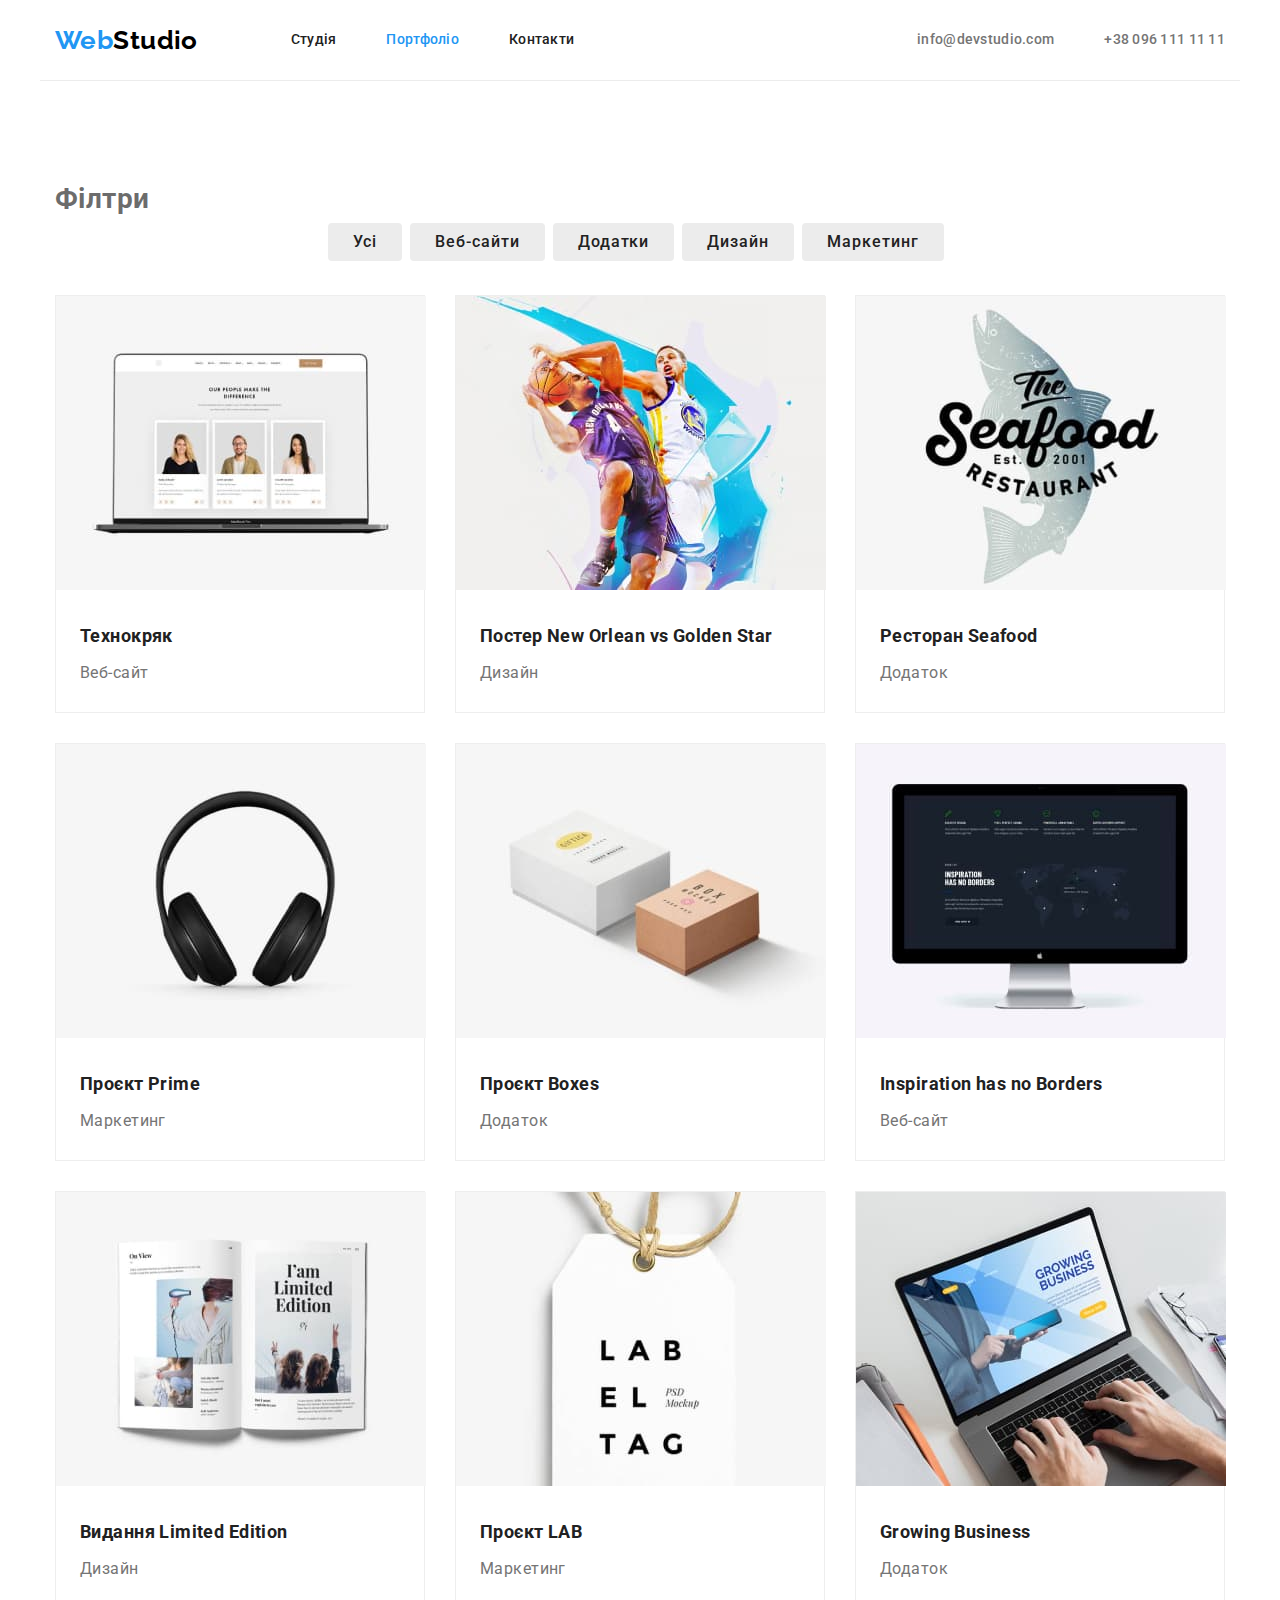
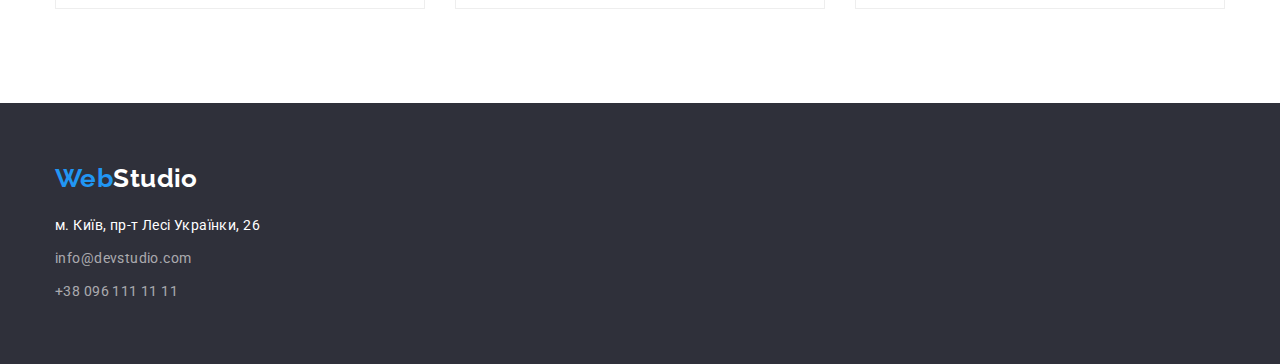
==== portfolio.html @ c8efd409 "Create portfolio.html" ====
<!DOCTYPE html>
<html lang="uk">
  <head>
    <meta charset="UTF-8" />
    <meta http-equiv="X-UA-Compatible" content="IE=edge" />
    <meta name="viewport" content="width=device-width, initial-scale=1.0" />
    <title>Портфоліо</title>
    <link rel="preconnect" href="https://fonts.googleapis.com" />
    <link rel="preconnect" href="https://fonts.gstatic.com" crossorigin />
    <link
      href="https://fonts.googleapis.com/css2?family=Raleway:wght@700&family=Roboto:wght@400;500;700;900&display=swap"
      rel="stylesheet"
    />
    <link
      rel="stylesheet"
      href="https://cdnjs.cloudflare.com/ajax/libs/modern-normalize/1.1.0/modern-normalize.min.css"
    />
    <link rel="stylesheet" href="./css/styles.css" />
  </head>
  <body>
    <!--Шапка сайту-->
    <header>
      <div class="container nav-main">
        <a href="./index.html" class="logo link" lang="en"><span class="accent">Web</span>Studio</a>

        <nav>
          <ul class="nav-site list">
            <li class="item"><a href="./index.html" class="link">Студія</a></li>
            <li class="item"><a href="./portfolio.html" class="link link-accent">Портфоліо</a></li>
            <li class="item"><a href="#" class="link">Контакти</a></li>
          </ul>
        </nav>
        <ul class="nav-contact list">
          <li class="item">
            <a href="mailto:info@devstudio.com" class="link" lang="en">info@devstudio.com</a>
          </li>
          <li class="item"><a href="tel:+38 096 111 11 11" class="link">+38 096 111 11 11</a></li>
        </ul>
      </div>
    </header>

    <main>
      <!--Філтри-->

      <section>
        <div class="section container">
          <h1 class="title-hiden">Філтри</h1>
          <ul class="list flex-menu">
            <li class="flex-menu-item"><button type="button" class="button">Усі</button></li>
            <li class="flex-menu-item"><button type="button" class="button">Веб-сайти</button></li>
            <li class="flex-menu-item"><button type="button" class="button">Додатки</button></li>
            <li class="flex-menu-item"><button type="button" class="button">Дизайн</button></li>
            <li class="flex-menu-item"><button type="button" class="button">Маркетинг</button></li>
          </ul>

          <ul class="list flex-container">
            <li class="flex-element">
              <img
                class="project-img"
                src="./images/projects/project.jpg"
                alt="сайт в ноутбуке"
                width="370"
              />
              <h2 class="project-title">Технокряк</h2>
              <p class="project-text">Веб-сайт</p>
            </li>

            <li class="flex-element">
              <img
                class="project-img"
                src="./images/projects/progect2.jpg"
                alt="хлопці з баскетбольним м'ячем"
                width="370"
              />
              <h2 class="project-title">Постер New Orlean vs Golden Star</h2>
              <p class="project-text">Дизайн</p>
            </li>

            <li class="flex-element">
              <img
                class="project-img"
                src="./images/projects/project3.jpg"
                alt="риба з написом"
                width="370"
              />
              <h2 class="project-title">Ресторан Seafood</h2>
              <p class="project-text">Додаток</p>
            </li>

            <li class="flex-element">
              <img
                class="project-img"
                src="./images/projects/project4.jpg"
                alt="навушники"
                width="370"
              />
              <h2 class="project-title">Проєкт Prime</h2>
              <p class="project-text">Маркетинг</p>
            </li>

            <li class="flex-element">
              <img
                class="project-img"
                src="./images/projects/project5.jpg"
                alt="дві коробки"
                width="370"
              />
              <h2 class="project-title">Проєкт Boxes</h2>
              <p class="project-text">Додаток</p>
            </li>

            <li class="flex-element">
              <img
                class="project-img"
                src="./images/projects/project6.jpg"
                alt="монітор з мапою світу"
                width="370"
              />
              <h2 class="project-title">Inspiration has no Borders</h2>
              <p class="project-text">Веб-сайт</p>
            </li>

            <li class="flex-element">
              <img
                class="project-img"
                src="./images/projects/project7.jpg"
                alt="книга"
                width="370"
              />
              <h2 class="project-title">Видання Limited Edition</h2>
              <p class="project-text">Дизайн</p>
            </li>

            <li class="flex-element">
              <img
                class="project-img"
                src="./images/projects/project8.jpg"
                alt="бірка"
                width="370"
              />
              <h2 class="project-title">Проєкт LAB</h2>
              <p class="project-text">Маркетинг</p>
            </li>

            <li class="flex-element">
              <img
                class="project-img"
                src="./images/projects/project9.jpg"
                alt="праця за ноутбуком"
                width="370"
              />
              <h2 class="project-title">Growing Business</h2>
              <p class="project-text">Додаток</p>
            </li>
          </ul>
        </div>
      </section>
    </main>
    <!--Футер-->

    <footer class="address">
      <div class="container address-nav">
        <a href="./index.html" class="logo link logo-fotter" lang="en"
          ><span class="accent">Web</span><span class="accent-footer">Studio</span>
        </a>
        <address>
          <ul class="list">
            <li class="address-nav-list">
              <a
                href="https://goo.gl/maps/k851SecTP7UTnRuy6"
                target="_blank"
                rel="noopener noreferrer"
                class="address-nav-adr link"
                >м. Київ, пр-т Лесі Українки, 26
              </a>
            </li>
            <li class="address-nav-list">
              <a href="mailto:info@devstudio.com" lang="en" class="address-nav-cont link">
                info@devstudio.com
              </a>
            </li>
            <li class="address-nav-list">
              <a href="tel:+38 096 111 11 11" class="address-nav-cont link">+38 096 111 11 11</a>
            </li>
          </ul>
        </address>
      </div>
    </footer>
  </body>
</html>
---- css/styles.css ----
/* колір основного тексту #212121 */
/* колір вторичного текста #757575 */
/* білий #FFFFFF */
/* акцент #2196F3 */
/* додотковий колір фону #2F303A */

:root {
  --primary-text-color: #757575;
  --title-text-color: #212121;
  --accent-color: #2196f3;
  --primary-white-color: #ffffff;
  --secondary-bg-color: #f5f4fa;
  --section-bg-color: #2f303a;
  --text-logo: #000000;
  --bg-hero: #2f303a;
  --primary-border-color: #ececec;
  --secondary-border-color: #eeeeee;
}

body {
  background-color: var(--primary-white-color);
  color: var(--primary-text-color);
  font-family: Roboto, sans-serif;
  letter-spacing: 0.03em;
  font-weight: 400;
  font-size: 14px;
  line-height: 1.71;
}

.list {
  padding: 0;
  margin: 0;
  list-style: none;
}
.list.centered {
  text-align: center;
}

.container {
  margin-left: auto;
  margin-right: auto;
  padding-left: 15px;
  padding-right: 15px;
  width: 1200px;

  /* outline: 2px solid #2196f3; */
}

/* лого */
.logo {
  color: var(--text-logo);
  font-family: Raleway, sans-serif;

  font-weight: 700;
  font-size: 26px;
  line-height: 1.19;
}

.accent {
  color: var(--accent-color);
}
.accent-footer {
  color: var(--primary-white-color);
}
.link {
  text-decoration: none;
}

/* навігація сайта */
.nav-main {
  display: flex;
  align-items: center;
  border-bottom: 1px solid var(--primary-border-color);
}
.nav-site {
  display: flex;
  margin-left: 93px;
}
.nav-site .item {
  margin-right: 50px;
}

.nav-site .item:last-child {
  margin-right: 0;
}

.nav-site .link {
  display: block;
  padding-top: 32px;
  padding-bottom: 32px;

  color: var(--title-text-color);
  letter-spacing: 0.02em;
  font-weight: 500;
  font-size: 14px;
  line-height: 1.14;
}
.nav-site .link-accent {
  color: var(--accent-color);
}

.nav-site .link-accent,
.nav-site .link:hover,
.nav-site .link:focus {
  color: var(--accent-color);
}

.nav-contact {
  display: flex;
  margin-left: auto;
}
.nav-contact .item + .item {
  margin-left: 50px;
}

.nav-contact .link {
  color: var(--primary-text-color);
  letter-spacing: 0.02em;
  font-weight: 500;
  font-size: 14px;
  line-height: 1.14;
}

.nav-contact .link:hover,
.nav-contact .link:focus {
  color: var(--accent-color);
}

/* герой */
.hero {
  padding-bottom: 280px;
  padding-top: 200px;
  background: var(--bg-hero);
  text-align: center;
}

.hero-title {
  width: 696px;
  margin-left: auto;
  margin-right: auto;
  margin-top: 0;
  margin-bottom: 30px;

  color: var(--primary-white-color);

  text-transform: uppercase;
  letter-spacing: 0.06em;
  font-weight: 900;
  font-size: 44px;
  line-height: 1.36;
}
/* секції */
.section {
  padding-top: 94px;
}
.section:last-child {
  margin-bottom: 0;
}

.section-list {
  display: flex;
  flex-direction: row;
  justify-content: center;
}

.section-contect {
  margin-right: 30px;
}
.section-contect:last-child {
  margin-right: 0;
}
.section-title {
  margin-top: 0;
  margin-bottom: 50px;
  color: var(--title-text-color);

  font-style: normal;
  font-size: 36px;
  line-height: 1.16;
  text-align: center;
  letter-spacing: 0.03em;
}

/* особливості */
.section-features {
  padding-bottom: 94px;
}

.title-hiden {
  color: rgba(8, 8, 8, 0.603);
  margin-top: 0;
  margin-bottom: 0;
}
.features {
  display: flex;
  justify-content: space-between;
}
.features-list {
  width: 270px;
  margin-right: 30px;
}
.features-list:last-child {
  margin-right: 0;
}
.features .title {
  margin-top: 0;
  margin-bottom: 10px;
  color: var(--title-text-color);
  font-style: normal;
  font-size: 14px;
  line-height: 1.14;
  text-transform: uppercase;
  letter-spacing: 0.03em;
}

.features-paragraph {
  margin-top: 0;
  margin-bottom: 0;
}

/* команда */

.team {
  padding-bottom: 94px;
  background-color: var(--secondary-bg-color);
}
.team-list {
  display: flex;
  justify-content: space-between;
}

.team-content {
  margin-right: 30px;
  box-shadow: 0px 1px 3px rgba(0, 0, 0, 0.12), 0px 1px 1px rgba(0, 0, 0, 0.14),
    0px 2px 1px rgba(0, 0, 0, 0.2);
  border-radius: 0px 0px 4px 4px;
}

.team-content:last-child {
  margin-right: 0;
}

.team-title {
  margin-top: 30px;
  margin-bottom: 10px;
  color: var(--title-text-color);
  font-weight: 500;
  font-size: 16px;
  line-height: 1.18;
  text-align: center;
  letter-spacing: 0.03em;
}
.team-text {
  margin-top: 0;
  margin-bottom: 30px;
  font-size: 16px;
  line-height: 1.18;
  text-align: center;
  letter-spacing: 0.03em;
}

/* футер */
.logo-fotter {
  margin-bottom: 20px;
}
.address {
  background: var(--bg-hero);
}

.address-nav {
  display: flex;
  flex-direction: column;
  padding-top: 60px;
  padding-bottom: 60px;
}

.address-nav-list {
  margin-bottom: 9px;
}
.address-nav-list:last-child {
  margin-bottom: 0;
}

.address-nav .link {
  /* margin-bottom: 9px; */
  font-style: normal;
}

.address-nav .link:hover,
.address-nav .link:focus {
  color: var(--accent-color);
}

.address-nav-adr {
  color: var(--primary-white-color);
}

.address-nav-cont {
  color: rgba(255, 255, 255, 0.6);
}

/* кнoпка */

.button {
  padding: 6px 25px;
  color: var(--title-text-color);
  background: var(--primary-border-color);
  font-family: inherit;
  border: none;
  letter-spacing: 0.06em;
  font-weight: 500;
  font-size: 16px;
  line-height: 1.62;
  text-align: center;
  cursor: pointer;
  border-radius: 4px;
}
.flex-menu-item {
  margin-right: 8px;
}

.flex-menu .flex-btn:last-child {
  margin-right: 0;
}

.button:hover,
.button:focus {
  color: var(--primary-white-color);
  background: var(--accent-color);
  box-shadow: 0px 3px 1px rgba(0, 0, 0, 0.1), 0px 1px 2px rgba(0, 0, 0, 0.08),
    0px 2px 2px rgba(0, 0, 0, 0.12);
}

.button.primary {
  padding: 10px 32px;
  box-shadow: 0px 4px 4px rgba(0, 0, 0, 0.15);
  color: var(--primary-white-color);
  background: var(--accent-color);
  font-style: normal;

  line-height: 1.87;
}

.button.secondary {
  color: var(--primary-white-color);
  background: var(--accent-color);
}
.button.secondary:hover,
.button.secondary:focus {
  color: var(--title-text-color);
}

/* Портфоліо */

/* приклади робіт */

.flex-menu {
  display: flex;
  justify-content: center;
  margin-bottom: 34px;
}

.project-img {
  margin-top: 0;
  margin-bottom: 20px;
}
.project-title {
  margin: 0 24px 4px;
  color: var(--title-text-color);
  font-style: normal;
  font-size: 18px;
  line-height: 2;
}

.project-text {
  margin: 0 24px 24px;
  font-size: 16px;
  line-height: 1.88;
}

.flex-container {
  display: flex;
  flex-wrap: wrap;
  padding-bottom: 94px;
  justify-content: space-between;
}

.flex-element {
  width: 370px;
  margin-right: 30px;
  margin-bottom: 30px;

  /* box-sizing: border-box; */
  border: 1px solid var(--secondary-border-color);
}

.flex-element:nth-child(3n) {
  margin-right: 0;
}

.flex-element:nth-last-child(-n + 3) {
  margin-bottom: 0;
}
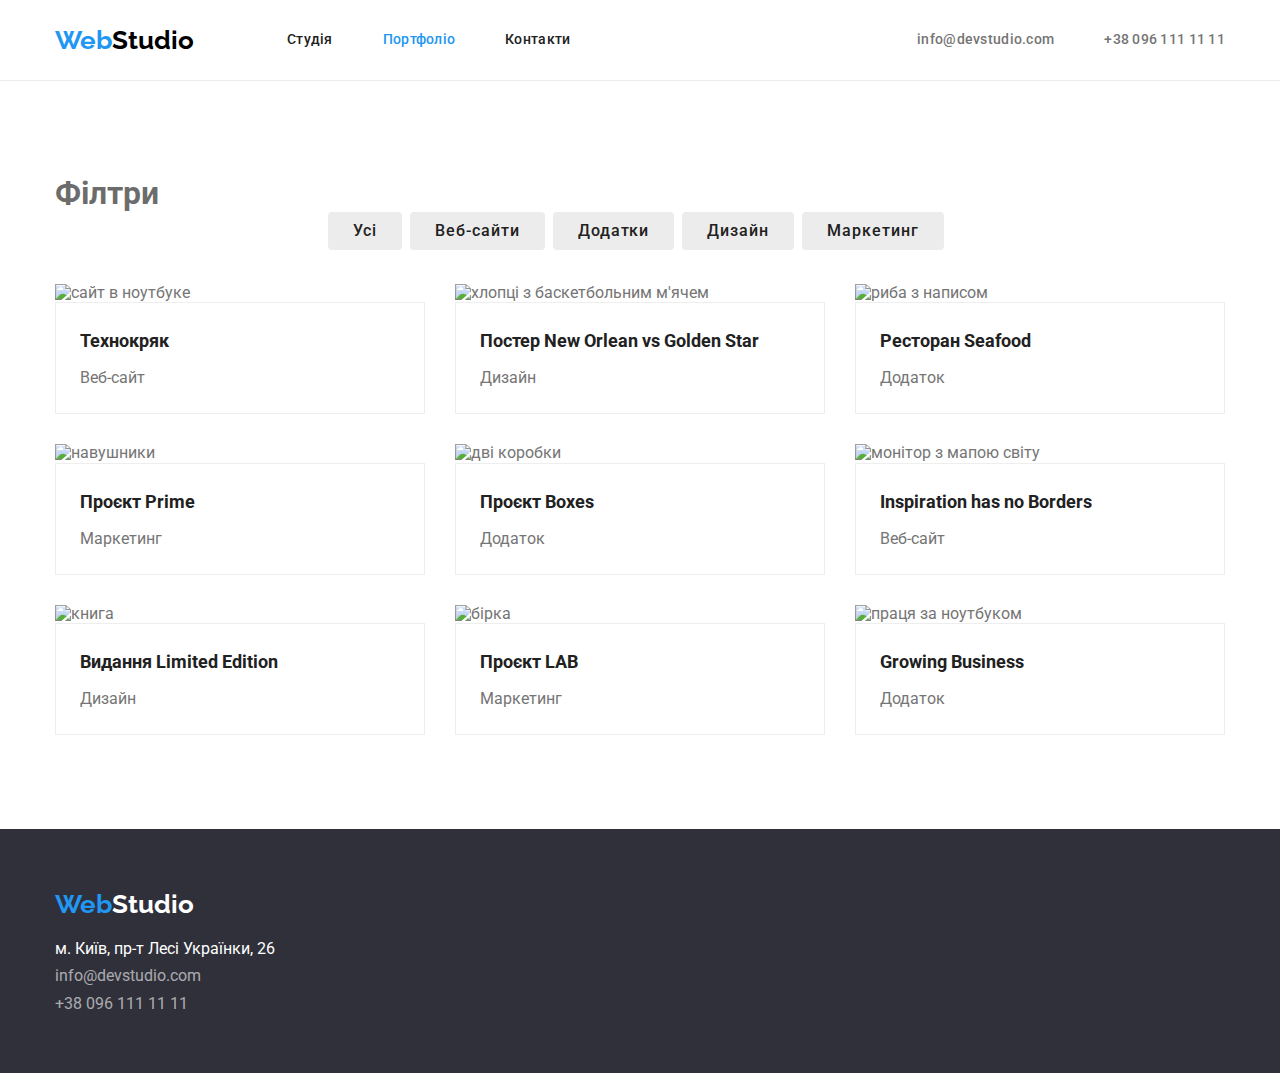
==== commit 38c8da5f: "Update portfolio.html" ====
--- a/portfolio.html
+++ b/portfolio.html
@@ -19,8 +19,8 @@
   </head>
   <body>
     <!--Шапка сайту-->
-    <header>
-      <div class="container nav-main">
+    <header class="nav-main">
+      <div class="container nav-menu">
         <a href="./index.html" class="logo link" lang="en"><span class="accent">Web</span>Studio</a>
 
         <nav>
@@ -57,100 +57,98 @@
             <li class="flex-element">
               <img
                 class="project-img"
-                src="./images/projects/project.jpg"
+                src="./images/project.jpg"
                 alt="сайт в ноутбуке"
                 width="370"
               />
-              <h2 class="project-title">Технокряк</h2>
-              <p class="project-text">Веб-сайт</p>
+              <div class="project-card">
+                <h2 class="project-title">Технокряк</h2>
+                <p class="project-text">Веб-сайт</p>
+              </div>
             </li>
 
             <li class="flex-element">
               <img
                 class="project-img"
-                src="./images/projects/progect2.jpg"
+                src="./images/progect2.jpg"
                 alt="хлопці з баскетбольним м'ячем"
                 width="370"
               />
-              <h2 class="project-title">Постер New Orlean vs Golden Star</h2>
-              <p class="project-text">Дизайн</p>
+              <div class="project-card">
+                <h2 class="project-title">Постер New Orlean vs Golden Star</h2>
+                <p class="project-text">Дизайн</p>
+              </div>
             </li>
 
             <li class="flex-element">
               <img
                 class="project-img"
-                src="./images/projects/project3.jpg"
+                src="./images/project3.jpg"
                 alt="риба з написом"
                 width="370"
               />
-              <h2 class="project-title">Ресторан Seafood</h2>
-              <p class="project-text">Додаток</p>
+              <div class="project-card">
+                <h2 class="project-title">Ресторан Seafood</h2>
+                <p class="project-text">Додаток</p>
+              </div>
+            </li>
+
+            <li class="flex-element">
+              <img class="project-img" src="./images/project4.jpg" alt="навушники" width="370" />
+              <div class="project-card">
+                <h2 class="project-title">Проєкт Prime</h2>
+                <p class="project-text">Маркетинг</p>
+              </div>
+            </li>
+
+            <li class="flex-element">
+              <img class="project-img" src="./images/project5.jpg" alt="дві коробки" width="370" />
+              <div class="project-card">
+                <h2 class="project-title">Проєкт Boxes</h2>
+                <p class="project-text">Додаток</p>
+              </div>
             </li>
 
             <li class="flex-element">
               <img
                 class="project-img"
-                src="./images/projects/project4.jpg"
-                alt="навушники"
+                src="./images/project6.jpg"
+                alt="монітор з мапою світу"
                 width="370"
               />
-              <h2 class="project-title">Проєкт Prime</h2>
-              <p class="project-text">Маркетинг</p>
+              <div class="project-card">
+                <h2 class="project-title">Inspiration has no Borders</h2>
+                <p class="project-text">Веб-сайт</p>
+              </div>
+            </li>
+
+            <li class="flex-element">
+              <img class="project-img" src="./images/project7.jpg" alt="книга" width="370" />
+              <div class="project-card">
+                <h2 class="project-title">Видання Limited Edition</h2>
+                <p class="project-text">Дизайн</p>
+              </div>
+            </li>
+
+            <li class="flex-element">
+              <img class="project-img" src="./images/project8.jpg" alt="бірка" width="370" />
+              <div class="project-card">
+                <h2 class="project-title">Проєкт LAB</h2>
+                <p class="project-text">Маркетинг</p>
+              </div>
             </li>
 
             <li class="flex-element">
               <img
                 class="project-img"
-                src="./images/projects/project5.jpg"
-                alt="дві коробки"
-                width="370"
-              />
-              <h2 class="project-title">Проєкт Boxes</h2>
-              <p class="project-text">Додаток</p>
-            </li>
-
-            <li class="flex-element">
-              <img
-                class="project-img"
-                src="./images/projects/project6.jpg"
-                alt="монітор з мапою світу"
-                width="370"
-              />
-              <h2 class="project-title">Inspiration has no Borders</h2>
-              <p class="project-text">Веб-сайт</p>
-            </li>
-
-            <li class="flex-element">
-              <img
-                class="project-img"
-                src="./images/projects/project7.jpg"
-                alt="книга"
-                width="370"
-              />
-              <h2 class="project-title">Видання Limited Edition</h2>
-              <p class="project-text">Дизайн</p>
-            </li>
-
-            <li class="flex-element">
-              <img
-                class="project-img"
-                src="./images/projects/project8.jpg"
-                alt="бірка"
-                width="370"
-              />
-              <h2 class="project-title">Проєкт LAB</h2>
-              <p class="project-text">Маркетинг</p>
-            </li>
-
-            <li class="flex-element">
-              <img
-                class="project-img"
-                src="./images/projects/project9.jpg"
+                src="./images/project9.jpg"
                 alt="праця за ноутбуком"
                 width="370"
               />
-              <h2 class="project-title">Growing Business</h2>
-              <p class="project-text">Додаток</p>
+              <div class="project-card">
+                <h2 class="project-title">Growing Business</h2>
+                <p class="project-text">Додаток</p>
+              </div>
             </li>
           </ul>
         </div>
--- a/css/styles.css
+++ b/css/styles.css
@@ -8,6 +8,7 @@
   --primary-text-color: #757575;
   --title-text-color: #212121;
   --accent-color: #2196f3;
+  --secondary-accent-color: #188ce8;
   --primary-white-color: #ffffff;
   --secondary-bg-color: #f5f4fa;
   --section-bg-color: #2f303a;
@@ -21,10 +22,16 @@
   background-color: var(--primary-white-color);
   color: var(--primary-text-color);
   font-family: Roboto, sans-serif;
-  letter-spacing: 0.03em;
-  font-weight: 400;
-  font-size: 14px;
-  line-height: 1.71;
+}
+h1,
+h2,
+h3,
+h4,
+h5,
+h6,
+p {
+  margin-top: 0;
+  margin-bottom: 0;
 }
 
 .list {
@@ -46,6 +53,14 @@
   /* outline: 2px solid #2196f3; */
 }
 
+.section {
+  padding-top: 94px;
+  padding-bottom: 94px;
+}
+.section:last-child {
+  margin-bottom: 0;
+}
+
 /* лого */
 .logo {
   color: var(--text-logo);
@@ -67,14 +82,18 @@
 }
 
 /* навігація сайта */
+
 .nav-main {
+  border-bottom: 1px solid var(--primary-border-color);
+}
+
+.nav-menu {
   display: flex;
   align-items: center;
-  border-bottom: 1px solid var(--primary-border-color);
 }
 .nav-site {
   display: flex;
-  margin-left: 93px;
+  padding-left: 93px;
 }
 .nav-site .item {
   margin-right: 50px;
@@ -114,6 +133,10 @@
 }
 
 .nav-contact .link {
+  display: block;
+  padding-top: 32px;
+  padding-bottom: 32px;
+
   color: var(--primary-text-color);
   letter-spacing: 0.02em;
   font-weight: 500;
@@ -138,7 +161,6 @@
   width: 696px;
   margin-left: auto;
   margin-right: auto;
-  margin-top: 0;
   margin-bottom: 30px;
 
   color: var(--primary-white-color);
@@ -149,51 +171,20 @@
   font-size: 44px;
   line-height: 1.36;
 }
-/* секції */
-.section {
-  padding-top: 94px;
-}
-.section:last-child {
-  margin-bottom: 0;
-}
-
-.section-list {
-  display: flex;
-  flex-direction: row;
-  justify-content: center;
-}
-
-.section-contect {
-  margin-right: 30px;
-}
-.section-contect:last-child {
-  margin-right: 0;
-}
-.section-title {
-  margin-top: 0;
-  margin-bottom: 50px;
-  color: var(--title-text-color);
-
-  font-style: normal;
-  font-size: 36px;
-  line-height: 1.16;
-  text-align: center;
-  letter-spacing: 0.03em;
-}
 
 /* особливості */
-.section-features {
-  padding-bottom: 94px;
-}
 
 .title-hiden {
   color: rgba(8, 8, 8, 0.603);
-  margin-top: 0;
-  margin-bottom: 0;
 }
 .features {
   display: flex;
   justify-content: space-between;
+
+  font-weight: 400;
+  font-size: 14px;
+  line-height: 1.71;
+  letter-spacing: 0.03em;
 }
 .features-list {
   width: 270px;
@@ -214,23 +205,59 @@
 }
 
 .features-paragraph {
+  line-height: 1.71;
+  letter-spacing: 0.03em;
+}
+
+/* чим займаємося */
+
+.section.section-features {
+  padding-top: 0;
+}
+
+.section-title {
   margin-top: 0;
-  margin-bottom: 0;
+  margin-bottom: 50px;
+  color: var(--title-text-color);
+
+  font-size: 36px;
+  line-height: 1.16;
+  text-align: center;
+  letter-spacing: 0.03em;
+}
+
+.section-list {
+  display: flex;
+  flex-direction: row;
+  justify-content: center;
+}
+
+.section-contect {
+  margin-right: 30px;
+}
+.section-contect:last-child {
+  margin-right: 0;
 }
 
 /* команда */
 
 .team {
-  padding-bottom: 94px;
   background-color: var(--secondary-bg-color);
 }
 .team-list {
   display: flex;
   justify-content: space-between;
+}
+
+.team-card {
+  padding-top: 30px;
+  padding-bottom: 30px;
 }
 
 .team-content {
   margin-right: 30px;
+
+  background: var(--primary-white-color);
   box-shadow: 0px 1px 3px rgba(0, 0, 0, 0.12), 0px 1px 1px rgba(0, 0, 0, 0.14),
     0px 2px 1px rgba(0, 0, 0, 0.2);
   border-radius: 0px 0px 4px 4px;
@@ -241,8 +268,8 @@
 }
 
 .team-title {
-  margin-top: 30px;
   margin-bottom: 10px;
+
   color: var(--title-text-color);
   font-weight: 500;
   font-size: 16px;
@@ -251,9 +278,6 @@
   letter-spacing: 0.03em;
 }
 .team-text {
-  margin-top: 0;
-  margin-bottom: 30px;
-  font-size: 16px;
   line-height: 1.18;
   text-align: center;
   letter-spacing: 0.03em;
@@ -334,11 +358,18 @@
 .button.primary {
   padding: 10px 32px;
   box-shadow: 0px 4px 4px rgba(0, 0, 0, 0.15);
+
   color: var(--primary-white-color);
   background: var(--accent-color);
-  font-style: normal;
-
+
+  font-weight: 700;
   line-height: 1.87;
+}
+
+.button.primary:hover,
+.button.primary:focus {
+  color: var(--primary-white-color);
+  background: var(--secondary-accent-color);
 }
 
 .button.secondary {
@@ -360,28 +391,9 @@
   margin-bottom: 34px;
 }
 
-.project-img {
-  margin-top: 0;
-  margin-bottom: 20px;
-}
-.project-title {
-  margin: 0 24px 4px;
-  color: var(--title-text-color);
-  font-style: normal;
-  font-size: 18px;
-  line-height: 2;
-}
-
-.project-text {
-  margin: 0 24px 24px;
-  font-size: 16px;
-  line-height: 1.88;
-}
-
 .flex-container {
   display: flex;
   flex-wrap: wrap;
-  padding-bottom: 94px;
   justify-content: space-between;
 }
 
@@ -389,10 +401,31 @@
   width: 370px;
   margin-right: 30px;
   margin-bottom: 30px;
-
-  /* box-sizing: border-box; */
+}
+
+.project-img {
+  display: block;
+}
+
+.project-card {
+  padding: 20px 24px;
   border: 1px solid var(--secondary-border-color);
 }
+
+.project-title {
+  margin-bottom: 4px;
+  color: var(--title-text-color);
+  font-style: normal;
+  font-size: 18px;
+  line-height: 2;
+}
+
+.project-text {
+  font-size: 16px;
+  line-height: 1.88;
+}
+
+/* box-sizing: border-box; */
 
 .flex-element:nth-child(3n) {
   margin-right: 0;
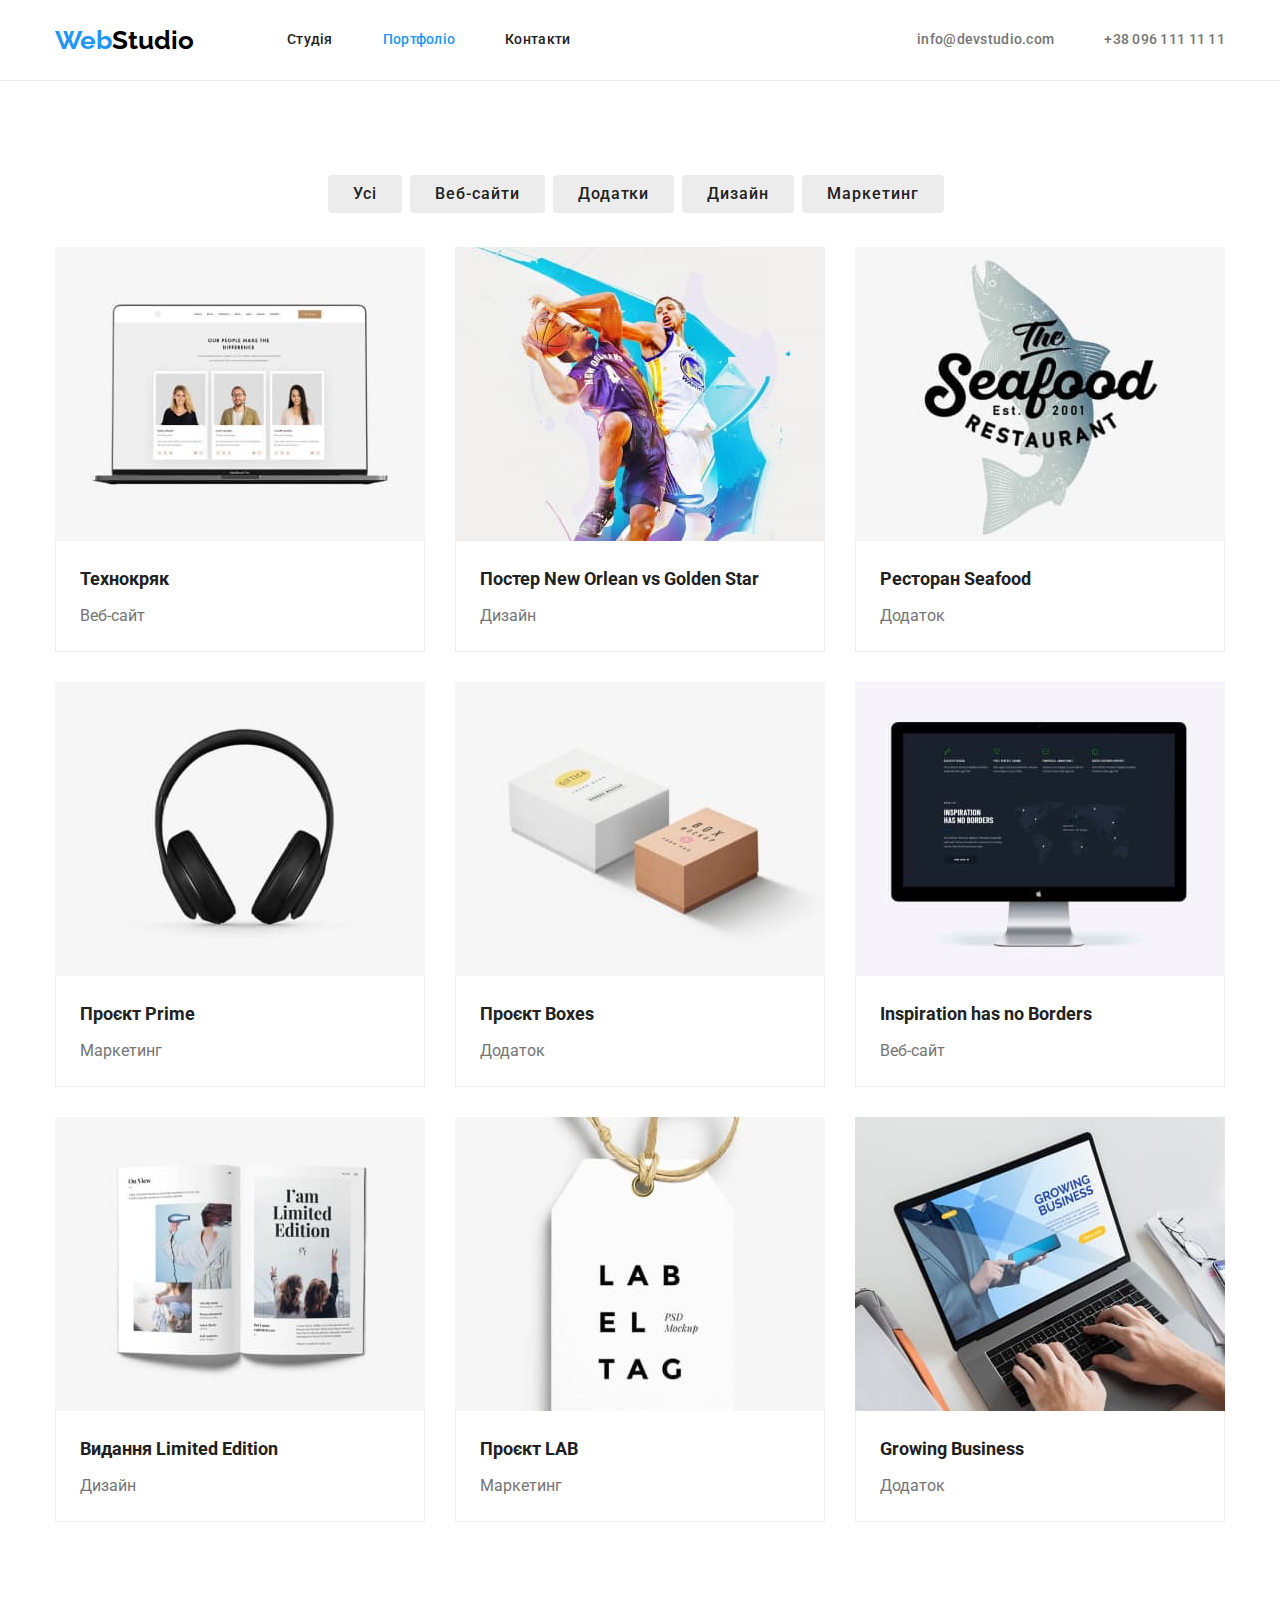
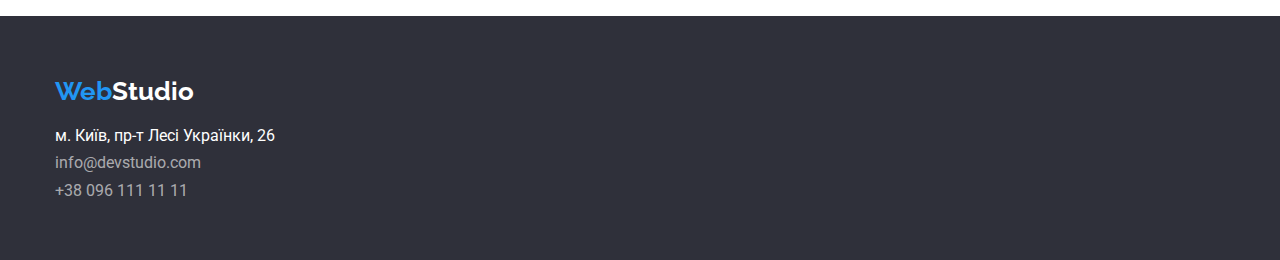
==== commit 55776abc: "приховує заголовок" ====
--- a/portfolio.html
+++ b/portfolio.html
@@ -44,7 +44,7 @@
 
       <section>
         <div class="section container">
-          <h1 class="title-hiden">Філтри</h1>
+          <h1 class="title-hiden visually-hidden">Філтри</h1>
           <ul class="list flex-menu">
             <li class="flex-menu-item"><button type="button" class="button">Усі</button></li>
             <li class="flex-menu-item"><button type="button" class="button">Веб-сайти</button></li>
@@ -57,7 +57,7 @@
             <li class="flex-element">
               <img
                 class="project-img"
-                src="./images/project.jpg"
+                src="./images/projects/project.jpg"
                 alt="сайт в ноутбуке"
                 width="370"
               />
@@ -70,7 +70,7 @@
             <li class="flex-element">
               <img
                 class="project-img"
-                src="./images/progect2.jpg"
+                src="./images/projects/progect2.jpg"
                 alt="хлопці з баскетбольним м'ячем"
                 width="370"
               />
@@ -83,7 +83,7 @@
             <li class="flex-element">
               <img
                 class="project-img"
-                src="./images/project3.jpg"
+                src="./images/projects/project3.jpg"
                 alt="риба з написом"
                 width="370"
               />
@@ -94,7 +94,12 @@
             </li>
 
             <li class="flex-element">
-              <img class="project-img" src="./images/project4.jpg" alt="навушники" width="370" />
+              <img
+                class="project-img"
+                src="./images/projects/project4.jpg"
+                alt="навушники"
+                width="370"
+              />
               <div class="project-card">
                 <h2 class="project-title">Проєкт Prime</h2>
                 <p class="project-text">Маркетинг</p>
@@ -102,7 +107,12 @@
             </li>
 
             <li class="flex-element">
-              <img class="project-img" src="./images/project5.jpg" alt="дві коробки" width="370" />
+              <img
+                class="project-img"
+                src="./images/projects/project5.jpg"
+                alt="дві коробки"
+                width="370"
+              />
               <div class="project-card">
                 <h2 class="project-title">Проєкт Boxes</h2>
                 <p class="project-text">Додаток</p>
@@ -112,7 +122,7 @@
             <li class="flex-element">
               <img
                 class="project-img"
-                src="./images/project6.jpg"
+                src="./images/projects/project6.jpg"
                 alt="монітор з мапою світу"
                 width="370"
               />
@@ -123,7 +133,12 @@
             </li>
 
             <li class="flex-element">
-              <img class="project-img" src="./images/project7.jpg" alt="книга" width="370" />
+              <img
+                class="project-img"
+                src="./images/projects/project7.jpg"
+                alt="книга"
+                width="370"
+              />
               <div class="project-card">
                 <h2 class="project-title">Видання Limited Edition</h2>
                 <p class="project-text">Дизайн</p>
@@ -131,7 +146,12 @@
             </li>
 
             <li class="flex-element">
-              <img class="project-img" src="./images/project8.jpg" alt="бірка" width="370" />
+              <img
+                class="project-img"
+                src="./images/projects/project8.jpg"
+                alt="бірка"
+                width="370"
+              />
               <div class="project-card">
                 <h2 class="project-title">Проєкт LAB</h2>
                 <p class="project-text">Маркетинг</p>
@@ -141,7 +161,7 @@
             <li class="flex-element">
               <img
                 class="project-img"
-                src="./images/project9.jpg"
+                src="./images/projects/project9.jpg"
                 alt="праця за ноутбуком"
                 width="370"
               />
--- a/css/styles.css
+++ b/css/styles.css
@@ -16,6 +16,7 @@
   --bg-hero: #2f303a;
   --primary-border-color: #ececec;
   --secondary-border-color: #eeeeee;
+  --start-color: rgba(47, 48, 58, 0.4);
 }
 
 body {
@@ -61,6 +62,19 @@
   margin-bottom: 0;
 }
 
+.visually-hidden {
+  position: absolute;
+  width: 1px;
+  height: 1px;
+  margin: -1px;
+  border: 0;
+  padding: 0;
+
+  white-space: nowrap;
+  clip-path: inset(100%);
+  clip: rect(0 0 0 0);
+  overflow: hidden;
+}
 /* лого */
 .logo {
   color: var(--text-logo);
@@ -155,6 +169,18 @@
   padding-top: 200px;
   background: var(--bg-hero);
   text-align: center;
+}
+
+.overlay {
+  max-width: 1600px;
+  height: 600px;
+  margin-left: auto;
+  margin-right: auto;
+  background-image: linear-gradient(to right, var(--start-color), var(--start-color)),
+    url(../images/hero/Imgbg.jpg);
+  background-repeat: no-repeat;
+  background-position: center;
+  background-size: cover;
 }
 
 .hero-title {
@@ -409,7 +435,9 @@
 
 .project-card {
   padding: 20px 24px;
-  border: 1px solid var(--secondary-border-color);
+  border-bottom: 1px solid var(--secondary-border-color);
+  border-right: 1px solid var(--secondary-border-color);
+  border-left: 1px solid var(--secondary-border-color);
 }
 
 .project-title {
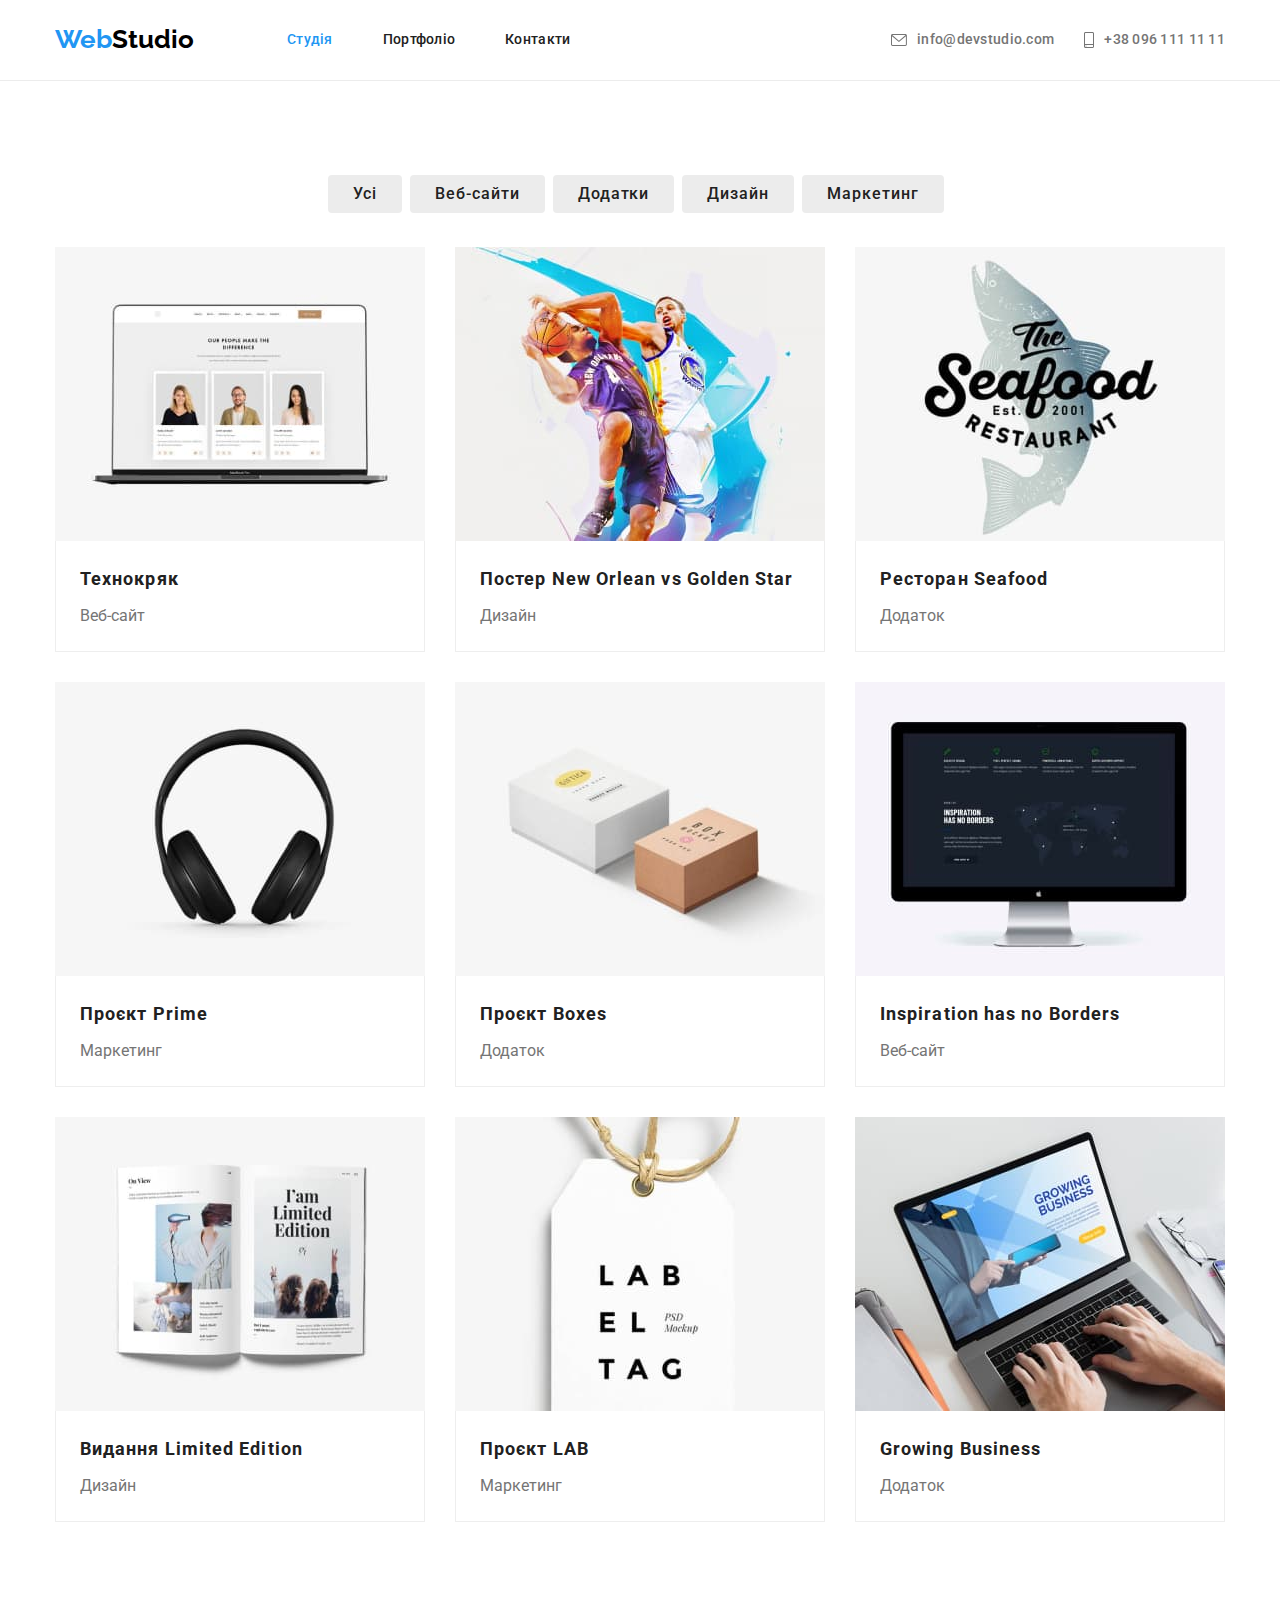
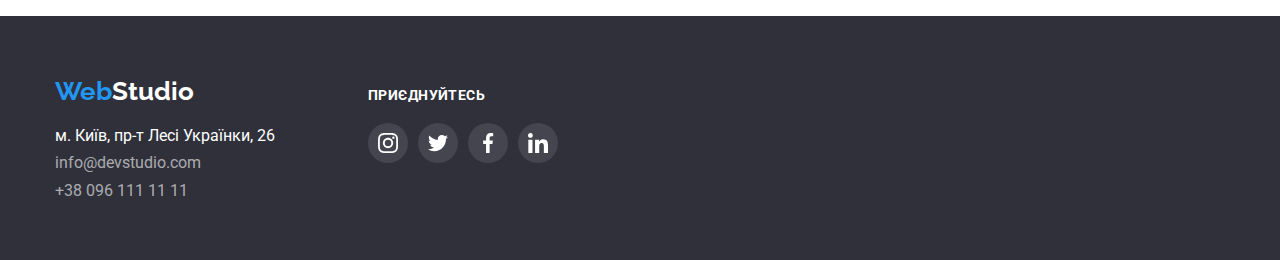
==== commit 455528f9: "додає svg іконки" ====
--- a/portfolio.html
+++ b/portfolio.html
@@ -21,20 +21,32 @@
     <!--Шапка сайту-->
     <header class="nav-main">
       <div class="container nav-menu">
-        <a href="./index.html" class="logo link" lang="en"><span class="accent">Web</span>Studio</a>
+        <a href="./index.html" class="logo logo-header link" lang="en"
+          ><span class="accent">Web</span>Studio</a
+        >
 
         <nav>
           <ul class="nav-site list">
-            <li class="item"><a href="./index.html" class="link">Студія</a></li>
-            <li class="item"><a href="./portfolio.html" class="link link-accent">Портфоліо</a></li>
+            <li class="item"><a href="./index.html" class="link link-accent">Студія</a></li>
+            <li class="item"><a href="./portfolio.html" class="link">Портфоліо</a></li>
             <li class="item"><a href="#" class="link">Контакти</a></li>
           </ul>
         </nav>
         <ul class="nav-contact list">
-          <li class="item">
-            <a href="mailto:info@devstudio.com" class="link" lang="en">info@devstudio.com</a>
+          <li class="nav-item">
+            <a href="mailto:info@devstudio.com" class="nav-link link" lang="en">
+              <svg class="icon" width="16px" height="12px">
+                <use href="./images/icon/icon.svg#icon-envelope"></use></svg
+              >info@devstudio.com
+            </a>
           </li>
-          <li class="item"><a href="tel:+38 096 111 11 11" class="link">+38 096 111 11 11</a></li>
+          <li class="nav-item">
+            <a href="tel:+38 096 111 11 11" class="nav-link link"
+              ><svg class="icon" width="10px" height="16px">
+                <use href="./images/icon/icon.svg#icon-smartphonetel"></use></svg
+              >+38 096 111 11 11</a
+            >
+          </li>
         </ul>
       </div>
     </header>
@@ -42,9 +54,9 @@
     <main>
       <!--Філтри-->
 
-      <section>
-        <div class="section container">
-          <h1 class="title-hiden visually-hidden">Філтри</h1>
+      <section class="section">
+        <div class="container">
+          <h1 class="visually-hidden">Портфоліо</h1>
           <ul class="list flex-menu">
             <li class="flex-menu-item"><button type="button" class="button">Усі</button></li>
             <li class="flex-menu-item"><button type="button" class="button">Веб-сайти</button></li>
@@ -178,30 +190,61 @@
 
     <footer class="address">
       <div class="container address-nav">
-        <a href="./index.html" class="logo link logo-fotter" lang="en"
-          ><span class="accent">Web</span><span class="accent-footer">Studio</span>
-        </a>
-        <address>
-          <ul class="list">
-            <li class="address-nav-list">
-              <a
-                href="https://goo.gl/maps/k851SecTP7UTnRuy6"
-                target="_blank"
-                rel="noopener noreferrer"
-                class="address-nav-adr link"
-                >м. Київ, пр-т Лесі Українки, 26
-              </a>
-            </li>
-            <li class="address-nav-list">
-              <a href="mailto:info@devstudio.com" lang="en" class="address-nav-cont link">
-                info@devstudio.com
-              </a>
-            </li>
-            <li class="address-nav-list">
-              <a href="tel:+38 096 111 11 11" class="address-nav-cont link">+38 096 111 11 11</a>
-            </li>
-          </ul>
-        </address>
+        <div class="address-part">
+          <a href="./index.html" class="logo link logo-fotter" lang="en"
+            ><span class="accent">Web</span><span class="accent-footer">Studio</span>
+          </a>
+          <address>
+            <ul class="list">
+              <li class="address-nav-list">
+                <a
+                  href="https://goo.gl/maps/k851SecTP7UTnRuy6"
+                  target="_blank"
+                  rel="noopener noreferrer"
+                  class="address-nav-adr link"
+                  >м. Київ, пр-т Лесі Українки, 26
+                </a>
+              </li>
+              <li class="address-nav-list">
+                <a href="mailto:info@devstudio.com" lang="en" class="address-nav-cont link">
+                  info@devstudio.com
+                </a>
+              </li>
+              <li class="address-nav-list">
+                <a href="tel:+38 096 111 11 11" class="address-nav-cont link">+38 096 111 11 11</a>
+              </li>
+            </ul>
+          </address>
+        </div>
+        <div class="footer-container">
+          <h2 class="footer-title">приєднуйтесь</h2>
+          <ul class="footer-social list">
+            <li class="footer-social-item">
+              <a class="footer-button" href="#" aria-label="instagramfooter">
+                <svg class="footer-icon" width="20" height="20">
+                  <use href="./images/icon/icon.svg#icon-instagram"></use></svg
+              ></a>
+            </li>
+            <li class="footer-social-item">
+              <a class="footer-button" href="#" aria-label="twitter"
+                ><svg class="footer-icon" width="20" height="20">
+                  <use href="./images/icon/icon.svg#icon-twitterfooter"></use></svg
+              ></a>
+            </li>
+            <li class="footer-social-item">
+              <a class="footer-button" href="#" aria-label="facebook"
+                ><svg class="footer-icon" width="20" height="20">
+                  <use href="./images/icon/icon.svg#icon-facebookfooter"></use></svg
+              ></a>
+            </li>
+            <li class="footer-social-item">
+              <a class="footer-button" href="#" aria-label="linkedin"
+                ><svg class="footer-icon" width="20" height="20">
+                  <use href="./images/icon/icon.svg#icon-linkedinfooter"></use></svg
+              ></a>
+            </li>
+          </ul>
+        </div>
       </div>
     </footer>
   </body>
--- a/css/styles.css
+++ b/css/styles.css
@@ -17,6 +17,8 @@
   --primary-border-color: #ececec;
   --secondary-border-color: #eeeeee;
   --start-color: rgba(47, 48, 58, 0.4);
+  --primary-svg-color: #afb1b8;
+  --secondary-svg-color: rgba(255, 255, 255, 0.1);
 }
 
 body {
@@ -75,6 +77,7 @@
   clip: rect(0 0 0 0);
   overflow: hidden;
 }
+
 /* лого */
 .logo {
   color: var(--text-logo);
@@ -84,6 +87,10 @@
   font-size: 26px;
   line-height: 1.19;
 }
+.logo-header {
+  padding-top: 24px;
+  padding-bottom: 25px;
+}
 
 .accent {
   color: var(--accent-color);
@@ -91,6 +98,7 @@
 .accent-footer {
   color: var(--primary-white-color);
 }
+
 .link {
   text-decoration: none;
 }
@@ -142,12 +150,17 @@
   display: flex;
   margin-left: auto;
 }
-.nav-contact .item + .item {
-  margin-left: 50px;
+.nav-item {
+}
+.nav-link {
+  display: flex;
+  align-items: center;
+}
+.nav-contact .nav-item + .nav-item {
+  margin-left: 30px;
 }
 
 .nav-contact .link {
-  display: block;
   padding-top: 32px;
   padding-bottom: 32px;
 
@@ -158,9 +171,15 @@
   line-height: 1.14;
 }
 
-.nav-contact .link:hover,
-.nav-contact .link:focus {
+.nav-contact .nav-item .link:hover,
+.nav-contact .nav-item .link:focus {
   color: var(--accent-color);
+}
+.icon {
+  margin-left: 0;
+  margin-right: 10px;
+  justify-content: center;
+  fill: currentColor;
 }
 
 /* герой */
@@ -200,12 +219,10 @@
 
 /* особливості */
 
-.title-hiden {
-  color: rgba(8, 8, 8, 0.603);
-}
 .features {
   display: flex;
   justify-content: space-between;
+  gap: 30px;
 
   font-weight: 400;
   font-size: 14px;
@@ -214,16 +231,30 @@
 }
 .features-list {
   width: 270px;
-  margin-right: 30px;
-}
-.features-list:last-child {
-  margin-right: 0;
-}
+}
+
+.features-card {
+  display: flex;
+  padding-top: 25px;
+  padding-bottom: 25px;
+  justify-content: center;
+  width: 270px;
+
+  background-color: var(--secondary-bg-color);
+  border-radius: 4px;
+}
+
+.features-card-icon {
+  width: 70px;
+  height: 70px;
+
+  /* outline: 1px solid coral; */
+}
+
 .features .title {
-  margin-top: 0;
-  margin-bottom: 10px;
-  color: var(--title-text-color);
-  font-style: normal;
+  margin-top: 30px;
+  color: var(--title-text-color);
+
   font-size: 14px;
   line-height: 1.14;
   text-transform: uppercase;
@@ -231,6 +262,7 @@
 }
 
 .features-paragraph {
+  margin-top: 10px;
   line-height: 1.71;
   letter-spacing: 0.03em;
 }
@@ -256,13 +288,11 @@
   display: flex;
   flex-direction: row;
   justify-content: center;
-}
-
-.section-contect {
-  margin-right: 30px;
-}
-.section-contect:last-child {
-  margin-right: 0;
+  gap: 30px;
+}
+
+.section-img {
+  display: block;
 }
 
 /* команда */
@@ -273,6 +303,7 @@
 .team-list {
   display: flex;
   justify-content: space-between;
+  gap: 30px;
 }
 
 .team-card {
@@ -280,19 +311,17 @@
   padding-bottom: 30px;
 }
 
+.team-img {
+  display: block;
+}
+
 .team-content {
-  margin-right: 30px;
-
   background: var(--primary-white-color);
   box-shadow: 0px 1px 3px rgba(0, 0, 0, 0.12), 0px 1px 1px rgba(0, 0, 0, 0.14),
     0px 2px 1px rgba(0, 0, 0, 0.2);
   border-radius: 0px 0px 4px 4px;
 }
 
-.team-content:last-child {
-  margin-right: 0;
-}
-
 .team-title {
   margin-bottom: 10px;
 
@@ -304,22 +333,97 @@
   letter-spacing: 0.03em;
 }
 .team-text {
+  margin-bottom: 10px;
   line-height: 1.18;
   text-align: center;
   letter-spacing: 0.03em;
 }
+.team-social {
+  display: flex;
+  justify-content: center;
+  gap: 10px;
+}
+.team-button {
+  justify-content: center;
+  margin: 0;
+  padding: 0;
+  display: flex;
+  align-items: center;
+  border-radius: 50%;
+  background-color: var(--primary-white-color);
+  color: var(--primary-svg-color);
+
+  width: 40px;
+  height: 40px;
+}
+.team-icon {
+  fill: currentColor;
+}
+.team-button:hover,
+.footer-button:hover {
+  border-radius: 50%;
+  background-color: var(--accent-color);
+  color: var(--primary-white-color);
+}
+/* клієнти */
+
+.clients {
+  display: flex;
+  padding: 0;
+  margin: 0;
+  justify-content: space-between;
+}
+
+.clients-list {
+}
+
+.client-link {
+  display: flex;
+  align-items: center;
+  justify-content: center;
+  color: var(--primary-svg-color);
+  width: 179px;
+  height: 92px;
+  border: 1px solid var(--primary-svg-color);
+  border-radius: 4px;
+}
+
+.clients-card {
+  fill: currentColor;
+}
+
+.client-link:hover {
+  border: 1px solid var(--accent-color);
+  color: var(--accent-color);
+}
 
 /* футер */
 .logo-fotter {
+  display: inline-block;
   margin-bottom: 20px;
+}
+
+.footer-title {
+  margin-bottom: 20px;
+  font-weight: 700;
+  font-size: 14px;
+  line-height: calc(16 / 14);
+  letter-spacing: 0.03em;
+  text-transform: uppercase;
+  color: var(--primary-white-color);
 }
 .address {
   background: var(--bg-hero);
 }
 
+.address-part {
+  display: inline-block;
+}
+
 .address-nav {
   display: flex;
-  flex-direction: column;
+  align-items: baseline;
+
   padding-top: 60px;
   padding-bottom: 60px;
 }
@@ -348,7 +452,37 @@
 .address-nav-cont {
   color: rgba(255, 255, 255, 0.6);
 }
-
+.footer-container {
+  width: 206px;
+  display: inline-block;
+  margin-left: 93px;
+}
+
+.footer-social {
+  display: flex;
+  gap: 10px;
+}
+.footer-social-item {
+}
+.footer-button {
+  justify-content: center;
+  margin: 0;
+  padding: 0;
+  display: flex;
+  align-items: center;
+  border-radius: 50%;
+  background-color: var(--secondary-svg-color);
+  fill: var(--primary-white-color);
+
+  width: 40px;
+  height: 40px;
+}
+.footer-icon {
+  color: currentColor;
+}
+.social-link {
+  display: flex;
+}
 /* кнoпка */
 
 .button {
@@ -421,12 +555,11 @@
   display: flex;
   flex-wrap: wrap;
   justify-content: space-between;
+  gap: 30px;
 }
 
 .flex-element {
   width: 370px;
-  margin-right: 30px;
-  margin-bottom: 30px;
 }
 
 .project-img {
@@ -443,22 +576,13 @@
 .project-title {
   margin-bottom: 4px;
   color: var(--title-text-color);
-  font-style: normal;
+
   font-size: 18px;
   line-height: 2;
+  letter-spacing: 0.06em;
 }
 
 .project-text {
   font-size: 16px;
   line-height: 1.88;
 }
-
-/* box-sizing: border-box; */
-
-.flex-element:nth-child(3n) {
-  margin-right: 0;
-}
-
-.flex-element:nth-last-child(-n + 3) {
-  margin-bottom: 0;
-}
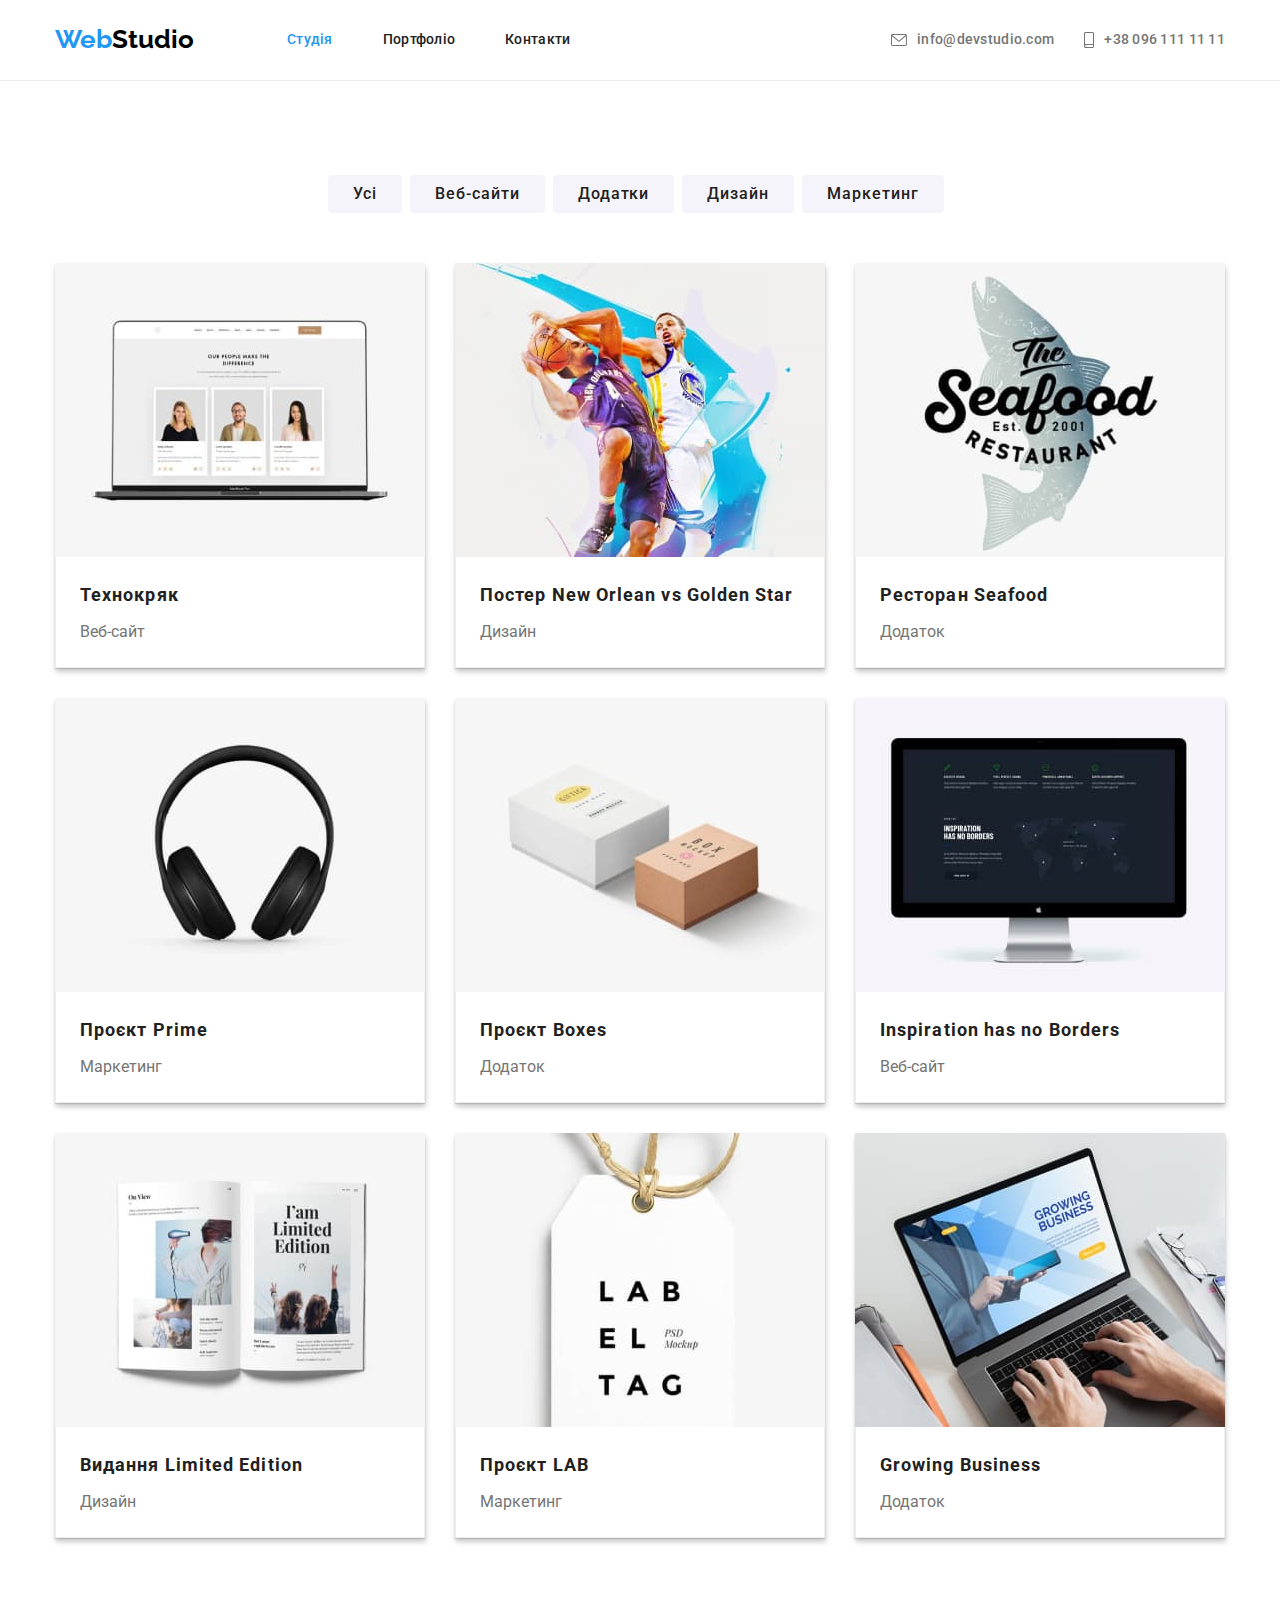
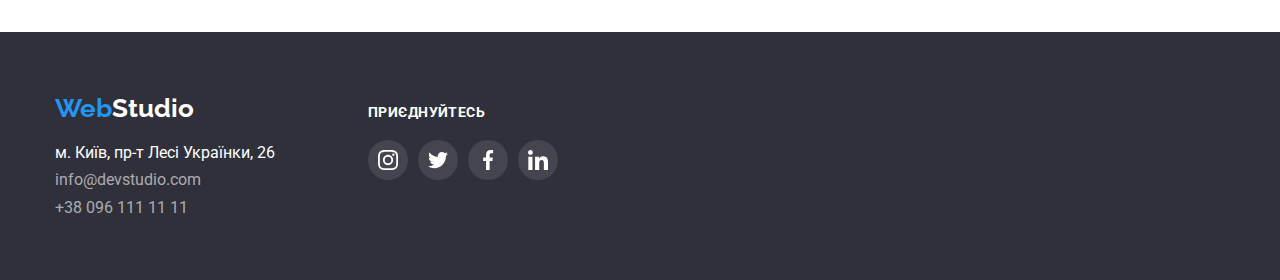
==== commit dc7343d8: "виправляє помилки" ====
--- a/portfolio.html
+++ b/portfolio.html
@@ -194,7 +194,7 @@
           <a href="./index.html" class="logo link logo-fotter" lang="en"
             ><span class="accent">Web</span><span class="accent-footer">Studio</span>
           </a>
-          <address>
+          <address class="address-nav">
             <ul class="list">
               <li class="address-nav-list">
                 <a
--- a/css/styles.css
+++ b/css/styles.css
@@ -90,6 +90,7 @@
 .logo-header {
   padding-top: 24px;
   padding-bottom: 25px;
+  outline: transparent;
 }
 
 .accent {
@@ -144,6 +145,7 @@
 .nav-site .link:hover,
 .nav-site .link:focus {
   color: var(--accent-color);
+  outline: transparent;
 }
 
 .nav-contact {
@@ -174,6 +176,7 @@
 .nav-contact .nav-item .link:hover,
 .nav-contact .nav-item .link:focus {
   color: var(--accent-color);
+  outline: transparent;
 }
 .icon {
   margin-left: 0;
@@ -184,15 +187,12 @@
 
 /* герой */
 .hero {
-  padding-bottom: 280px;
+  padding-bottom: 200px;
   padding-top: 200px;
   background: var(--bg-hero);
   text-align: center;
-}
-
-.overlay {
   max-width: 1600px;
-  height: 600px;
+
   margin-left: auto;
   margin-right: auto;
   background-image: linear-gradient(to right, var(--start-color), var(--start-color)),
@@ -245,9 +245,6 @@
 }
 
 .features-card-icon {
-  width: 70px;
-  height: 70px;
-
   /* outline: 1px solid coral; */
 }
 
@@ -316,6 +313,8 @@
 }
 
 .team-content {
+  flex-basis: 270px;
+  min-width: 270px;
   background: var(--primary-white-color);
   box-shadow: 0px 1px 3px rgba(0, 0, 0, 0.12), 0px 1px 1px rgba(0, 0, 0, 0.14),
     0px 2px 1px rgba(0, 0, 0, 0.2);
@@ -352,6 +351,7 @@
   border-radius: 50%;
   background-color: var(--primary-white-color);
   color: var(--primary-svg-color);
+  outline: transparent;
 
   width: 40px;
   height: 40px;
@@ -360,10 +360,13 @@
   fill: currentColor;
 }
 .team-button:hover,
-.footer-button:hover {
+.footer-button:hover,
+.team-button:focus,
+.footer-button:focus {
   border-radius: 50%;
   background-color: var(--accent-color);
   color: var(--primary-white-color);
+  outline: transparent;
 }
 /* клієнти */
 
@@ -386,15 +389,18 @@
   height: 92px;
   border: 1px solid var(--primary-svg-color);
   border-radius: 4px;
+  outline: transparent;
 }
 
 .clients-card {
   fill: currentColor;
 }
 
-.client-link:hover {
+.client-link:hover,
+.client-link:focus {
   border: 1px solid var(--accent-color);
   color: var(--accent-color);
+  outline: transparent;
 }
 
 /* футер */
@@ -418,16 +424,17 @@
 
 .address-part {
   display: inline-block;
-}
-
-.address-nav {
-  display: flex;
-  align-items: baseline;
-
   padding-top: 60px;
   padding-bottom: 60px;
 }
 
+.address-nav {
+  display: flex;
+  align-items: baseline;
+
+  font-style: normal;
+}
+
 .address-nav-list {
   margin-bottom: 9px;
 }
@@ -436,13 +443,12 @@
 }
 
 .address-nav .link {
-  /* margin-bottom: 9px; */
-  font-style: normal;
 }
 
 .address-nav .link:hover,
 .address-nav .link:focus {
   color: var(--accent-color);
+  outline: transparent;
 }
 
 .address-nav-adr {
@@ -456,6 +462,8 @@
   width: 206px;
   display: inline-block;
   margin-left: 93px;
+  padding-top: 72px;
+  padding-bottom: 100px;
 }
 
 .footer-social {
@@ -473,6 +481,7 @@
   border-radius: 50%;
   background-color: var(--secondary-svg-color);
   fill: var(--primary-white-color);
+  outline: transparent;
 
   width: 40px;
   height: 40px;
@@ -488,7 +497,7 @@
 .button {
   padding: 6px 25px;
   color: var(--title-text-color);
-  background: var(--primary-border-color);
+  background: var(--secondary-bg-color);
   font-family: inherit;
   border: none;
   letter-spacing: 0.06em;
@@ -513,6 +522,7 @@
   background: var(--accent-color);
   box-shadow: 0px 3px 1px rgba(0, 0, 0, 0.1), 0px 1px 2px rgba(0, 0, 0, 0.08),
     0px 2px 2px rgba(0, 0, 0, 0.12);
+  outline: transparent;
 }
 
 .button.primary {
@@ -530,6 +540,7 @@
 .button.primary:focus {
   color: var(--primary-white-color);
   background: var(--secondary-accent-color);
+  outline: transparent;
 }
 
 .button.secondary {
@@ -539,6 +550,7 @@
 .button.secondary:hover,
 .button.secondary:focus {
   color: var(--title-text-color);
+  outline: transparent;
 }
 
 /* Портфоліо */
@@ -548,7 +560,7 @@
 .flex-menu {
   display: flex;
   justify-content: center;
-  margin-bottom: 34px;
+  margin-bottom: 50px;
 }
 
 .flex-container {
@@ -560,6 +572,8 @@
 
 .flex-element {
   width: 370px;
+  box-shadow: 0px 1px 1px rgba(0, 0, 0, 0.12), 0px 4px 4px rgba(0, 0, 0, 0.06),
+    1px 4px 6px rgba(0, 0, 0, 0.16);
 }
 
 .project-img {
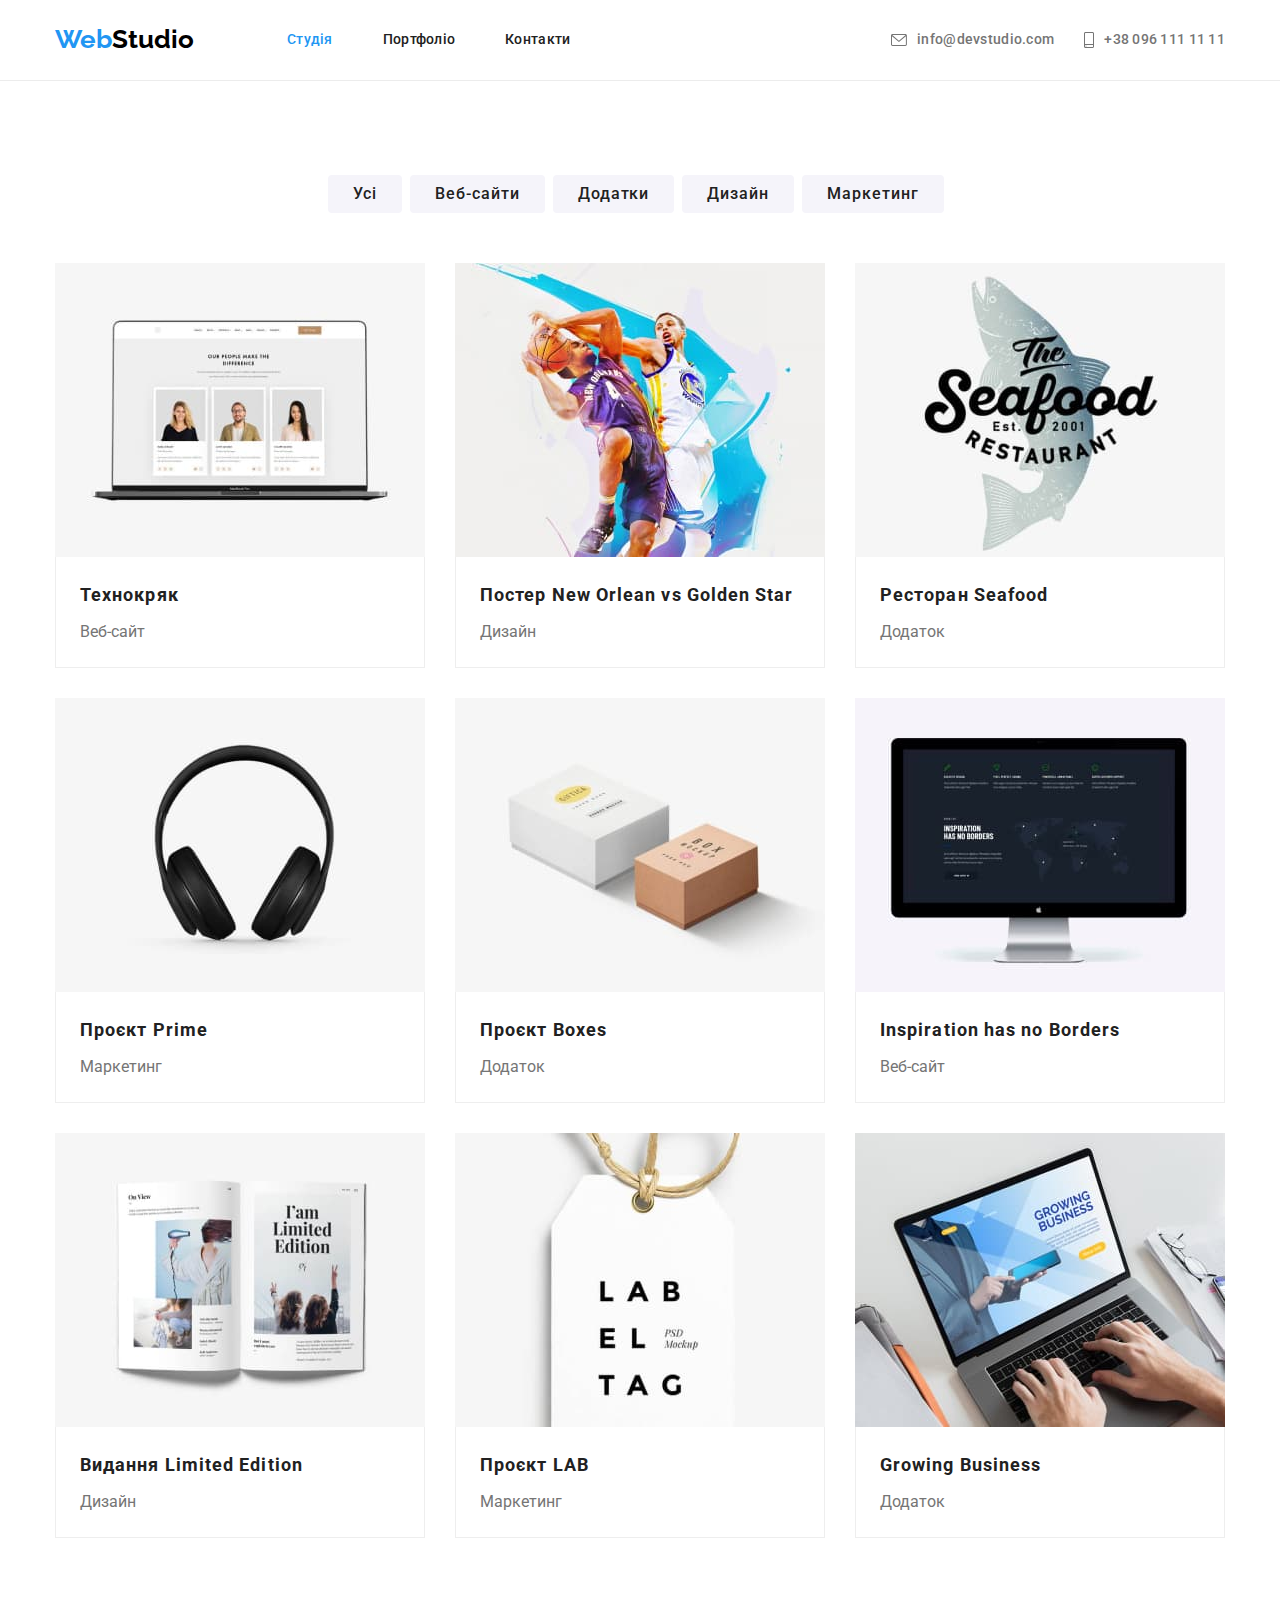
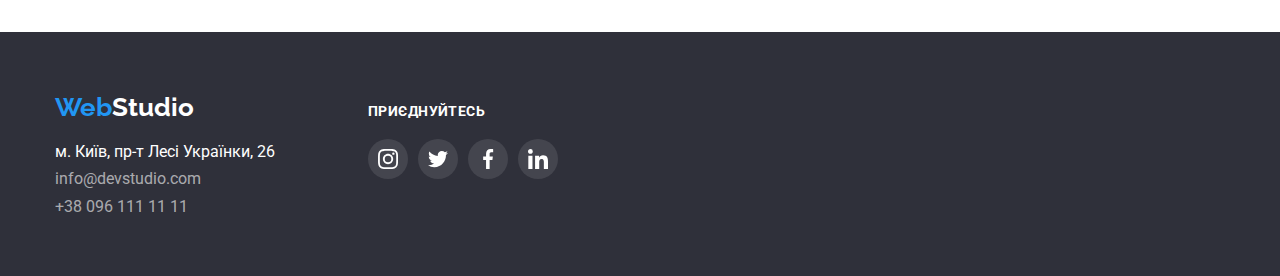
==== commit 9d15b87a: "виправляє помилки" ====
--- a/portfolio.html
+++ b/portfolio.html
@@ -35,14 +35,14 @@
         <ul class="nav-contact list">
           <li class="nav-item">
             <a href="mailto:info@devstudio.com" class="nav-link link" lang="en">
-              <svg class="icon" width="16px" height="12px">
+              <svg class="icon" width="16" height="12">
                 <use href="./images/icon/icon.svg#icon-envelope"></use></svg
               >info@devstudio.com
             </a>
           </li>
           <li class="nav-item">
-            <a href="tel:+38 096 111 11 11" class="nav-link link"
-              ><svg class="icon" width="10px" height="16px">
+            <a href="tel:+380961111111" class="nav-link link"
+              ><svg class="icon" width="10" height="16">
                 <use href="./images/icon/icon.svg#icon-smartphonetel"></use></svg
               >+38 096 111 11 11</a
             >
@@ -67,120 +67,138 @@
 
           <ul class="list flex-container">
             <li class="flex-element">
-              <img
-                class="project-img"
-                src="./images/projects/project.jpg"
-                alt="сайт в ноутбуке"
-                width="370"
-              />
-              <div class="project-card">
-                <h2 class="project-title">Технокряк</h2>
-                <p class="project-text">Веб-сайт</p>
-              </div>
-            </li>
-
-            <li class="flex-element">
-              <img
-                class="project-img"
-                src="./images/projects/progect2.jpg"
-                alt="хлопці з баскетбольним м'ячем"
-                width="370"
-              />
-              <div class="project-card">
-                <h2 class="project-title">Постер New Orlean vs Golden Star</h2>
-                <p class="project-text">Дизайн</p>
-              </div>
-            </li>
-
-            <li class="flex-element">
-              <img
-                class="project-img"
-                src="./images/projects/project3.jpg"
-                alt="риба з написом"
-                width="370"
-              />
-              <div class="project-card">
-                <h2 class="project-title">Ресторан Seafood</h2>
-                <p class="project-text">Додаток</p>
-              </div>
-            </li>
-
-            <li class="flex-element">
-              <img
-                class="project-img"
-                src="./images/projects/project4.jpg"
-                alt="навушники"
-                width="370"
-              />
-              <div class="project-card">
-                <h2 class="project-title">Проєкт Prime</h2>
-                <p class="project-text">Маркетинг</p>
-              </div>
-            </li>
-
-            <li class="flex-element">
-              <img
-                class="project-img"
-                src="./images/projects/project5.jpg"
-                alt="дві коробки"
-                width="370"
-              />
-              <div class="project-card">
-                <h2 class="project-title">Проєкт Boxes</h2>
-                <p class="project-text">Додаток</p>
-              </div>
-            </li>
-
-            <li class="flex-element">
-              <img
-                class="project-img"
-                src="./images/projects/project6.jpg"
-                alt="монітор з мапою світу"
-                width="370"
-              />
-              <div class="project-card">
-                <h2 class="project-title">Inspiration has no Borders</h2>
-                <p class="project-text">Веб-сайт</p>
-              </div>
-            </li>
-
-            <li class="flex-element">
-              <img
-                class="project-img"
-                src="./images/projects/project7.jpg"
-                alt="книга"
-                width="370"
-              />
-              <div class="project-card">
-                <h2 class="project-title">Видання Limited Edition</h2>
-                <p class="project-text">Дизайн</p>
-              </div>
-            </li>
-
-            <li class="flex-element">
-              <img
-                class="project-img"
-                src="./images/projects/project8.jpg"
-                alt="бірка"
-                width="370"
-              />
-              <div class="project-card">
-                <h2 class="project-title">Проєкт LAB</h2>
-                <p class="project-text">Маркетинг</p>
-              </div>
-            </li>
-
-            <li class="flex-element">
-              <img
-                class="project-img"
-                src="./images/projects/project9.jpg"
-                alt="праця за ноутбуком"
-                width="370"
-              />
-              <div class="project-card">
-                <h2 class="project-title">Growing Business</h2>
-                <p class="project-text">Додаток</p>
-              </div>
+              <a href="#" class="link project-card-link">
+                <img
+                  class="project-img"
+                  src="./images/projects/project.jpg"
+                  alt="сайт в ноутбуке"
+                  width="370"
+                />
+                <div class="project-card">
+                  <h2 class="project-title">Технокряк</h2>
+                  <p class="project-text">Веб-сайт</p>
+                </div>
+              </a>
+            </li>
+
+            <li class="flex-element">
+              <a href="#" class="link project-card-link">
+                <img
+                  class="project-img"
+                  src="./images/projects/progect2.jpg"
+                  alt="хлопці з баскетбольним м'ячем"
+                  width="370"
+                />
+                <div class="project-card">
+                  <h2 class="project-title">Постер New Orlean vs Golden Star</h2>
+                  <p class="project-text">Дизайн</p>
+                </div>
+              </a>
+            </li>
+
+            <li class="flex-element">
+              <a href="#" class="link project-card-link">
+                <img
+                  class="project-img"
+                  src="./images/projects/project3.jpg"
+                  alt="риба з написом"
+                  width="370"
+                />
+                <div class="project-card">
+                  <h2 class="project-title">Ресторан Seafood</h2>
+                  <p class="project-text">Додаток</p>
+                </div>
+              </a>
+            </li>
+
+            <li class="flex-element">
+              <a href="#" class="link project-card-link">
+                <img
+                  class="project-img"
+                  src="./images/projects/project4.jpg"
+                  alt="навушники"
+                  width="370"
+                />
+                <div class="project-card">
+                  <h2 class="project-title">Проєкт Prime</h2>
+                  <p class="project-text">Маркетинг</p>
+                </div>
+              </a>
+            </li>
+
+            <li class="flex-element">
+              <a href="#" class="link project-card-link">
+                <img
+                  class="project-img"
+                  src="./images/projects/project5.jpg"
+                  alt="дві коробки"
+                  width="370"
+                />
+                <div class="project-card">
+                  <h2 class="project-title">Проєкт Boxes</h2>
+                  <p class="project-text">Додаток</p>
+                </div>
+              </a>
+            </li>
+
+            <li class="flex-element">
+              <a href="#" class="link project-card-link">
+                <img
+                  class="project-img"
+                  src="./images/projects/project6.jpg"
+                  alt="монітор з мапою світу"
+                  width="370"
+                />
+                <div class="project-card">
+                  <h2 class="project-title">Inspiration has no Borders</h2>
+                  <p class="project-text">Веб-сайт</p>
+                </div>
+              </a>
+            </li>
+
+            <li class="flex-element">
+              <a href="#" class="link project-card-link">
+                <img
+                  class="project-img"
+                  src="./images/projects/project7.jpg"
+                  alt="книга"
+                  width="370"
+                />
+                <div class="project-card">
+                  <h2 class="project-title">Видання Limited Edition</h2>
+                  <p class="project-text">Дизайн</p>
+                </div>
+              </a>
+            </li>
+
+            <li class="flex-element">
+              <a href="#" class="link project-card-link">
+                <img
+                  class="project-img"
+                  src="./images/projects/project8.jpg"
+                  alt="бірка"
+                  width="370"
+                />
+                <div class="project-card">
+                  <h2 class="project-title">Проєкт LAB</h2>
+                  <p class="project-text">Маркетинг</p>
+                </div>
+              </a>
+            </li>
+
+            <li class="flex-element">
+              <a href="#" class="link project-card-link">
+                <img
+                  class="project-img"
+                  src="./images/projects/project9.jpg"
+                  alt="праця за ноутбуком"
+                  width="370"
+                />
+                <div class="project-card">
+                  <h2 class="project-title">Growing Business</h2>
+                  <p class="project-text">Додаток</p>
+                </div>
+              </a>
             </li>
           </ul>
         </div>
@@ -189,7 +207,7 @@
     <!--Футер-->
 
     <footer class="address">
-      <div class="container address-nav">
+      <div class="container footer-container">
         <div class="address-part">
           <a href="./index.html" class="logo link logo-fotter" lang="en"
             ><span class="accent">Web</span><span class="accent-footer">Studio</span>
@@ -211,12 +229,12 @@
                 </a>
               </li>
               <li class="address-nav-list">
-                <a href="tel:+38 096 111 11 11" class="address-nav-cont link">+38 096 111 11 11</a>
+                <a href="tel:+380961111111" class="address-nav-cont link">+38 096 111 11 11</a>
               </li>
             </ul>
           </address>
         </div>
-        <div class="footer-container">
+        <div class="footer-socialblock">
           <h2 class="footer-title">приєднуйтесь</h2>
           <ul class="footer-social list">
             <li class="footer-social-item">
--- a/css/styles.css
+++ b/css/styles.css
@@ -90,7 +90,6 @@
 .logo-header {
   padding-top: 24px;
   padding-bottom: 25px;
-  outline: transparent;
 }
 
 .accent {
@@ -145,7 +144,6 @@
 .nav-site .link:hover,
 .nav-site .link:focus {
   color: var(--accent-color);
-  outline: transparent;
 }
 
 .nav-contact {
@@ -176,7 +174,6 @@
 .nav-contact .nav-item .link:hover,
 .nav-contact .nav-item .link:focus {
   color: var(--accent-color);
-  outline: transparent;
 }
 .icon {
   margin-left: 0;
@@ -366,7 +363,6 @@
   border-radius: 50%;
   background-color: var(--accent-color);
   color: var(--primary-white-color);
-  outline: transparent;
 }
 /* клієнти */
 
@@ -400,7 +396,6 @@
 .client-link:focus {
   border: 1px solid var(--accent-color);
   color: var(--accent-color);
-  outline: transparent;
 }
 
 /* футер */
@@ -422,16 +417,17 @@
   background: var(--bg-hero);
 }
 
-.address-part {
-  display: inline-block;
+.footer-container {
+  display: flex;
+  align-items: baseline;
   padding-top: 60px;
   padding-bottom: 60px;
 }
 
+.address-part {
+}
+
 .address-nav {
-  display: flex;
-  align-items: baseline;
-
   font-style: normal;
 }
 
@@ -448,7 +444,6 @@
 .address-nav .link:hover,
 .address-nav .link:focus {
   color: var(--accent-color);
-  outline: transparent;
 }
 
 .address-nav-adr {
@@ -458,12 +453,8 @@
 .address-nav-cont {
   color: rgba(255, 255, 255, 0.6);
 }
-.footer-container {
-  width: 206px;
-  display: inline-block;
+.footer-socialblock {
   margin-left: 93px;
-  padding-top: 72px;
-  padding-bottom: 100px;
 }
 
 .footer-social {
@@ -522,7 +513,6 @@
   background: var(--accent-color);
   box-shadow: 0px 3px 1px rgba(0, 0, 0, 0.1), 0px 1px 2px rgba(0, 0, 0, 0.08),
     0px 2px 2px rgba(0, 0, 0, 0.12);
-  outline: transparent;
 }
 
 .button.primary {
@@ -540,7 +530,6 @@
 .button.primary:focus {
   color: var(--primary-white-color);
   background: var(--secondary-accent-color);
-  outline: transparent;
 }
 
 .button.secondary {
@@ -550,7 +539,6 @@
 .button.secondary:hover,
 .button.secondary:focus {
   color: var(--title-text-color);
-  outline: transparent;
 }
 
 /* Портфоліо */
@@ -572,8 +560,6 @@
 
 .flex-element {
   width: 370px;
-  box-shadow: 0px 1px 1px rgba(0, 0, 0, 0.12), 0px 4px 4px rgba(0, 0, 0, 0.06),
-    1px 4px 6px rgba(0, 0, 0, 0.16);
 }
 
 .project-img {
@@ -586,7 +572,17 @@
   border-right: 1px solid var(--secondary-border-color);
   border-left: 1px solid var(--secondary-border-color);
 }
-
+.project-card-link {
+  font-style: normal;
+  color: var(--primary-text-color);
+}
+
+.flex-element:hover,
+.flex-element:focus {
+  box-shadow: 0px 1px 1px rgba(0, 0, 0, 0.12), 0px 4px 4px rgba(0, 0, 0, 0.06),
+    1px 4px 6px rgba(0, 0, 0, 0.16);
+  outline: transparent;
+}
 .project-title {
   margin-bottom: 4px;
   color: var(--title-text-color);
